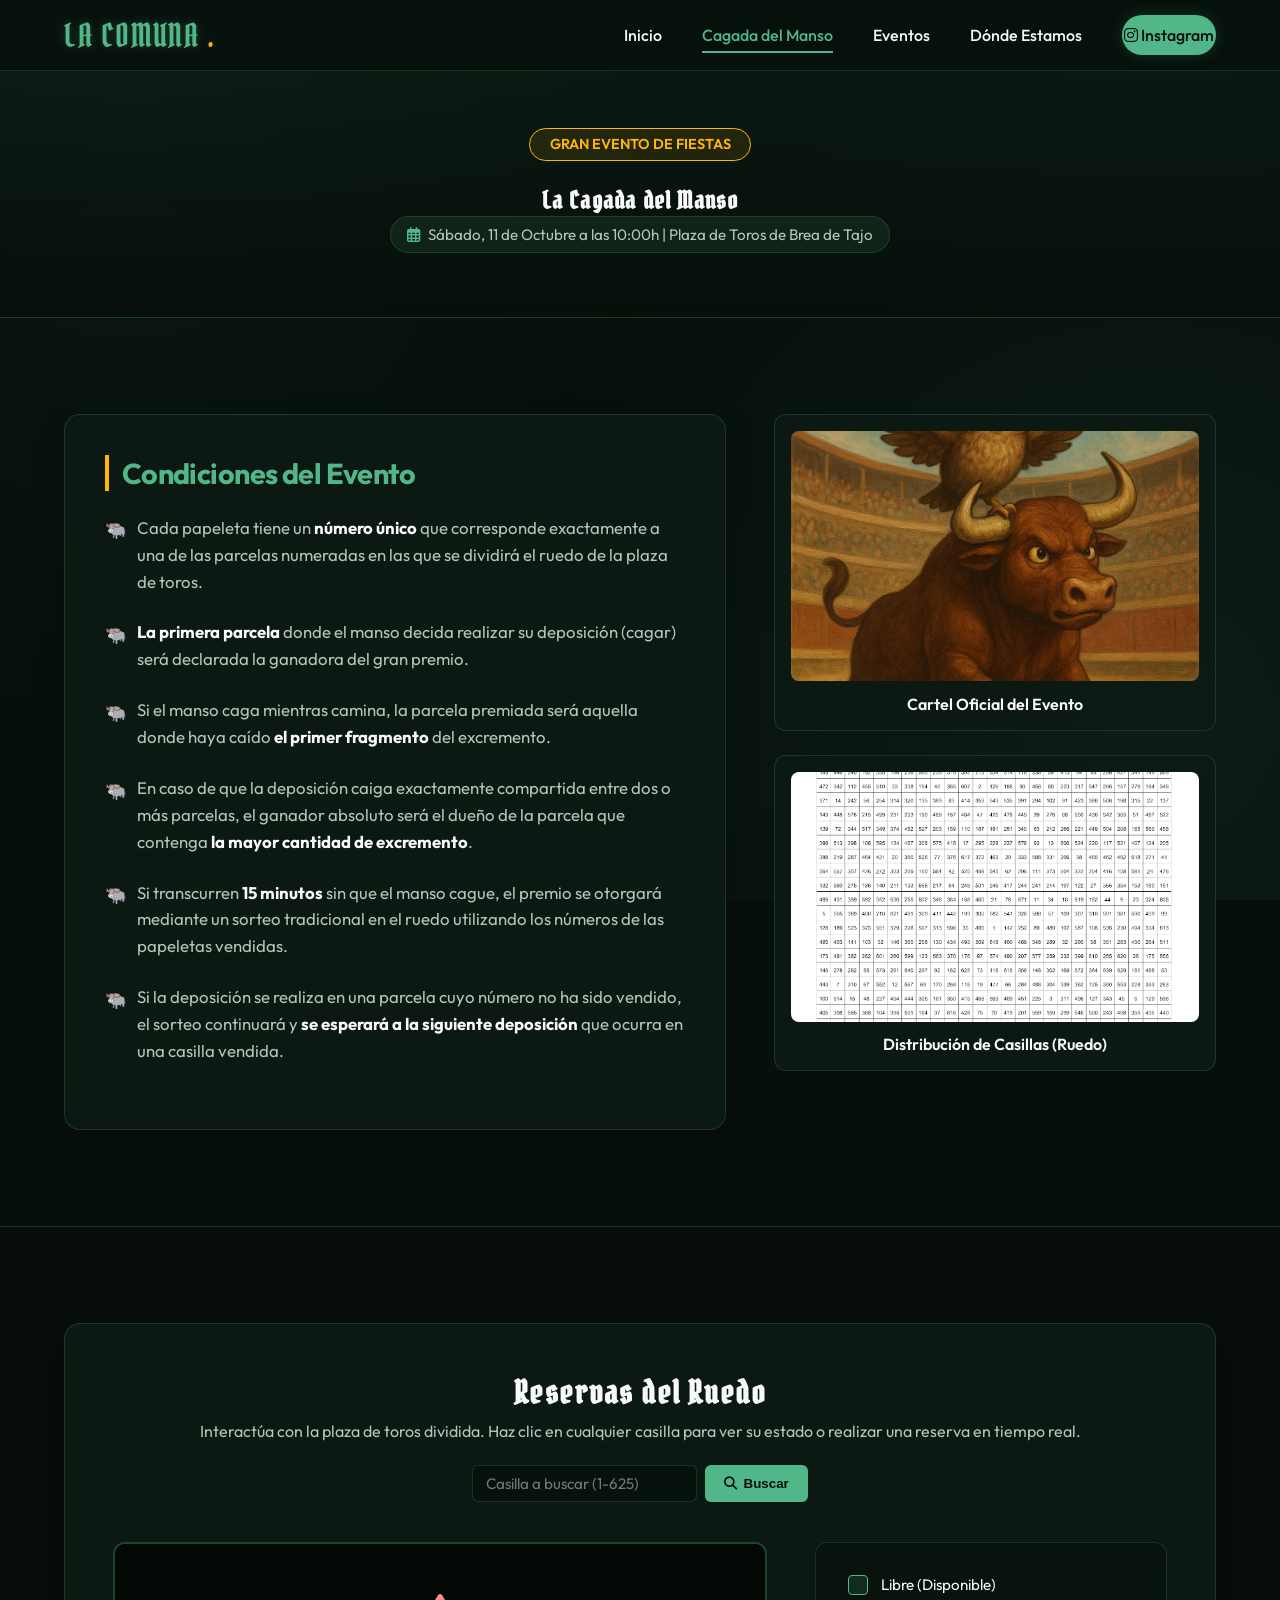
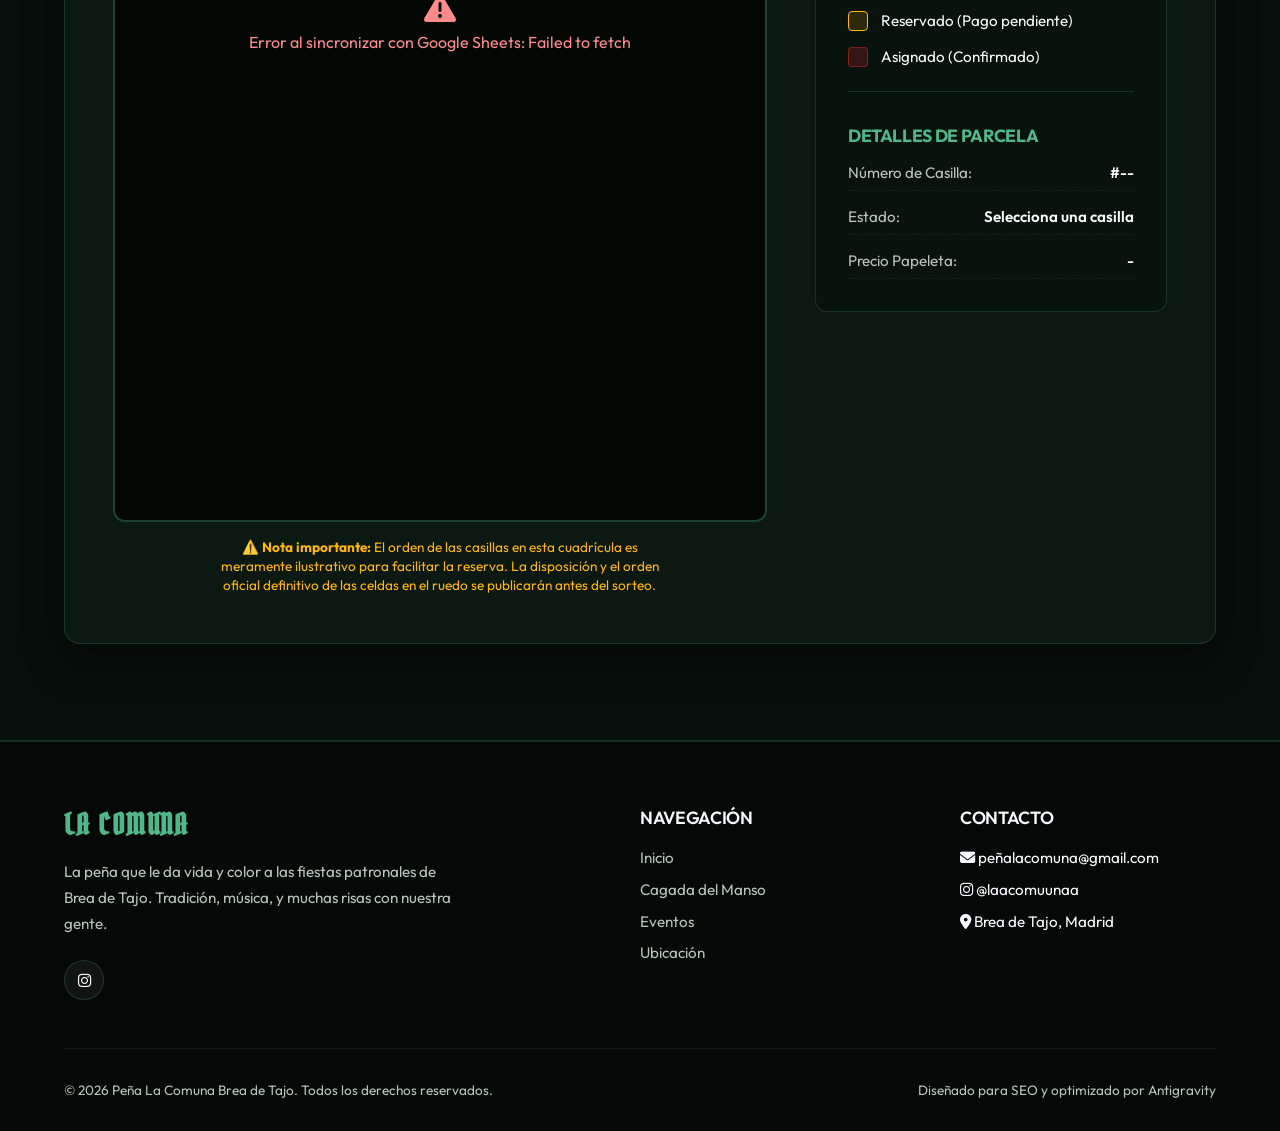
==== cagada-del-manso.html @ ec444bf6 "Version 1 web page" ====
<!DOCTYPE html>
<html lang="es">
<head>
    <meta charset="UTF-8">
    <meta name="viewport" content="width=device-width, initial-scale=1.0">
    
    <!-- Primary SEO Meta Tags -->
    <title>La Cagada del Manso - Peña La Comuna</title>
    <meta name="description" content="Toda la información sobre la Cagada del Manso de Brea de Tajo. Consulta las bases del sorteo de 500€, visualiza el plano de la plaza y prueba nuestro simulador interactivo.">
    <meta name="keywords" content="la cagada del manso, bases del sorteo, plano de la plaza, Brea de Tajo, 500 euros, peña la comuna, plaza de toros">
    
    <!-- Open Graph / Facebook / Instagram -->
    <meta property="og:type" content="website">
    <meta property="og:url" content="https://sites.google.com/view/laacomuunaa/cagada-del-manso">
    <meta property="og:title" content="La Cagada del Manso - Bases y Simulador | La Comuna">
    <meta property="og:description" content="Descubre las bases del sorteo, ve los carteles oficiales y prueba el simulador interactivo de parcelas de la plaza de toros. ¡Premio de 500€!">
    <meta property="og:image" content="assets/images/cartel_manso.jpg">
    <!-- Favicon -->
    <link rel="icon" href="data:image/svg+xml,<svg xmlns=%22http://www.w3.org/2000/svg%22 viewBox=%220 0 100 100%22><text y=%22.9em%22 font-size=%2290%22>🐂</text></svg>">

    <!-- CSS Links -->
    <link rel="stylesheet" href="https://cdnjs.cloudflare.com/ajax/libs/font-awesome/6.4.0/css/all.min.css">
    <link rel="stylesheet" href="css/styles.css">
</head>
<body>

    <!-- Header Navigation -->
    <header>
        <div class="container nav-container">
            <a href="index.html" class="logo font-pirata">
                LA COMUNA<span>.</span>
            </a>
            
            <nav>
                <ul class="nav-links">
                    <li><a href="index.html">Inicio</a></li>
                    <li><a href="cagada-del-manso.html" class="active">Cagada del Manso</a></li>
                    <li><a href="index.html#eventos">Eventos</a></li>
                    <li><a href="index.html#donde-estamos">Dónde Estamos</a></li>
                    <li><a href="https://www.instagram.com/laacomuunaa/" target="_blank" class="btn-cta"><i class="fab fa-instagram"></i> Instagram</a></li>
                </ul>
            </nav>
            
            <button class="menu-toggle" aria-label="Abrir menú">
                <i class="fas fa-bars"></i>
            </button>
        </div>
    </header>

    <main>
        <!-- Event Hero -->
        <section class="event-hero">
            <div class="container">
                <span class="event-title-badge">Gran Evento de Fiestas</span>
                <h1 class="font-pirata">La Cagada del Manso</h1>
                <div class="location-badge" style="animation: none; margin-bottom: 0;">
                    <i class="far fa-calendar-alt"></i> Sábado, 11 de Octubre a las 10:00h | Plaza de Toros de Brea de Tajo
                </div>
            </div>
        </section>

        <!-- Conditions and Posters -->
        <section class="section-padding">
            <div class="container conditions-grid">
                <!-- Bases of the Event -->
                <div class="conditions-card">
                    <h3>Condiciones del Evento</h3>
                    <ul class="conditions-list">
                        <li>
                            Cada papeleta tiene un <strong>número único</strong> que corresponde exactamente a una de las parcelas numeradas en las que se dividirá el ruedo de la plaza de toros.
                        </li>
                        <li>
                            <strong>La primera parcela</strong> donde el manso decida realizar su deposición (cagar) será declarada la ganadora del gran premio.
                        </li>
                        <li>
                            Si el manso caga mientras camina, la parcela premiada será aquella donde haya caído <strong>el primer fragmento</strong> del excremento.
                        </li>
                        <li>
                            En caso de que la deposición caiga exactamente compartida entre dos o más parcelas, el ganador absoluto será el dueño de la parcela que contenga <strong>la mayor cantidad de excremento</strong>.
                        </li>
                        <li>
                            Si transcurren <strong>15 minutos</strong> sin que el manso cague, el premio se otorgará mediante un sorteo tradicional en el ruedo utilizando los números de las papeletas vendidas.
                        </li>
                        <li>
                            Si la deposición se realiza en una parcela cuyo número no ha sido vendido, el sorteo continuará y <strong>se esperará a la siguiente deposición</strong> que ocurra en una casilla vendida.
                        </li>
                    </ul>
                </div>

                <!-- Gallery Cards -->
                <div class="media-gallery">
                    <div class="gallery-card">
                        <div class="gallery-img-wrapper">
                            <img src="assets/images/cartel_manso.jpg" alt="Cartel Oficial de la Cagada del Manso">
                            <div class="gallery-overlay">
                                <i class="fas fa-search-plus"></i>
                            </div>
                        </div>
                        <div class="gallery-caption">Cartel Oficial del Evento</div>
                    </div>

                    <div class="gallery-card">
                        <div class="gallery-img-wrapper">
                            <img src="assets/images/plantilla_plaza.jpg" alt="Distribución de cuadrículas en la Plaza de Toros">
                            <div class="gallery-overlay">
                                <i class="fas fa-search-plus"></i>
                            </div>
                        </div>
                        <div class="gallery-caption">Distribución de Casillas (Ruedo)</div>
                    </div>
                </div>
            </div>
        </section>

        <!-- Interactive Plaza Simulator -->
        <section class="section-padding interactive-section">
            <div class="container">
                <div class="simulator-container">
                    <div class="simulator-header">
                        <h3 class="font-pirata">Reservas del Ruedo</h3>
                        <p>Interactúa con la plaza de toros dividida. Haz clic en cualquier casilla para ver su estado o realizar una reserva en tiempo real.</p>
                        
                        <!-- Buscador de celdas -->
                        <div class="search-box">
                            <input type="number" id="cellSearchInput" min="1" max="625" placeholder="Casilla a buscar (1-625)">
                            <button id="btnSearchCell" class="btn-search"><i class="fas fa-search"></i> Buscar</button>
                            <button id="btnResetZoom" class="btn-reset" style="display: none;"><i class="fas fa-compress-arrows-alt"></i> Ver plaza completa</button>
                        </div>
                    </div>
                    
                    <div class="simulator-layout">
                        <!-- Left: Plaza Grid -->
                        <div class="plaza-container">
                            <div class="grid-wrapper">
                                <div id="plazaGrid" class="plaza-grid"></div>
                            </div>
                            <p style="font-size: 0.85rem; color: var(--accent); margin-top: 1rem; text-align: center; line-height: 1.4; max-width: 450px; margin-left: auto; margin-right: auto;">
                                ⚠️ <strong>Nota importante:</strong> El orden de las casillas en esta cuadrícula es meramente ilustrativo para facilitar la reserva. La disposición y el orden oficial definitivo de las celdas en el ruedo se publicarán antes del sorteo.
                            </p>
                        </div>
                        
                        <!-- Right: Details panel -->
                        <div class="simulator-info">
                            <ul class="legend-list">
                                <li class="legend-item">
                                    <div class="legend-color color-free"></div>
                                    <span>Libre (Disponible)</span>
                                </li>
                                <li class="legend-item">
                                    <div class="legend-color color-sold"></div>
                                    <span>Reservado (Pago pendiente)</span>
                                </li>
                                <li class="legend-item">
                                    <div class="legend-color color-winner"></div>
                                    <span>Asignado (Confirmado)</span>
                                </li>
                            </ul>
                            
                            <div class="cell-details-panel">
                                <h4>Detalles de Parcela</h4>
                                <div class="detail-row">
                                    <span class="detail-label">Número de Casilla:</span>
                                    <span class="detail-value" id="detailCellNum">#--</span>
                                </div>
                                <div class="detail-row">
                                    <span class="detail-label">Estado:</span>
                                    <span class="detail-value" id="detailCellStatus">Selecciona una casilla</span>
                                </div>
                                <div class="detail-row" id="rowOwner" style="display: none;">
                                    <span class="detail-label">Propietario / Dueño:</span>
                                    <span class="detail-value" id="detailCellOwner">-</span>
                                </div>
                                <div class="detail-row">
                                    <span class="detail-label">Precio Papeleta:</span>
                                    <span class="detail-value" id="detailCellPrice">-</span>
                                </div>
                                
                                <!-- Formulario de Reserva -->
                                <form id="reserveForm" class="reserve-form" style="display: none;">
                                    <div class="form-group">
                                        <label for="reserveNombre">Nombre *</label>
                                        <input type="text" id="reserveNombre" required placeholder="Tu Nombre">
                                    </div>
                                    <div class="form-group">
                                        <label for="reserveApellido">Apellido *</label>
                                        <input type="text" id="reserveApellido" required placeholder="Tu Apellido">
                                    </div>
                                    <div class="form-group">
                                        <label for="reserveTelefono">Teléfono (Opcional, interno)</label>
                                        <input type="tel" id="reserveTelefono" placeholder="Ej: 600123456">
                                    </div>
                                    <button type="submit" id="btnSubmitReservation" class="btn-simulator-action">
                                        Confirmar Reserva (2,50 €)
                                    </button>
                                </form>

                                <!-- Mensaje de Estado -->
                                <div id="statusMsg" class="status-msg"></div>
                            </div>
                        </div>
                    </div>
                </div>
            </div>
        </section>
    </main>

    <!-- Lightbox Modal -->
    <div id="lightbox" class="lightbox">
        <button class="lightbox-close" aria-label="Cerrar modal">&times;</button>
        <div class="lightbox-content">
            <img src="" alt="Imagen ampliada">
            <div class="lightbox-caption"></div>
        </div>
    </div>

    <!-- Footer -->
    <footer>
        <div class="container">
            <div class="footer-grid">
                <div class="footer-info">
                    <h3 class="font-pirata">LA COMUNA</h3>
                    <p>La peña que le da vida y color a las fiestas patronales de Brea de Tajo. Tradición, música, y muchas risas con nuestra gente.</p>
                    <div class="social-links">
                        <a href="https://www.instagram.com/laacomuunaa/" target="_blank" class="social-btn" aria-label="Instagram"><i class="fab fa-instagram"></i></a>
                    </div>
                </div>
                <div class="footer-links">
                    <h4>Navegación</h4>
                    <ul>
                        <li><a href="index.html">Inicio</a></li>
                        <li><a href="cagada-del-manso.html">Cagada del Manso</a></li>
                        <li><a href="index.html#eventos">Eventos</a></li>
                        <li><a href="index.html#donde-estamos">Ubicación</a></li>
                    </ul>
                </div>
                <div class="footer-links">
                    <h4>Contacto</h4>
                    <ul>
                        <li><span class="text-muted"><i class="fas fa-envelope"></i> peñalacomuna@gmail.com</span></li>
                        <li><span class="text-muted"><i class="fab fa-instagram"></i> @laacomuunaa</span></li>
                        <li><span class="text-muted"><i class="fas fa-map-marker-alt"></i> Brea de Tajo, Madrid</span></li>
                    </ul>
                </div>
            </div>
            
            <div class="footer-bottom">
                <p>&copy; 2026 Peña La Comuna Brea de Tajo. Todos los derechos reservados.</p>
                <p>Diseñado para SEO y optimizado por Antigravity</p>
            </div>
        </div>
    </footer>

    <!-- Back to Top Button -->
    <button class="back-to-top" aria-label="Volver arriba">
        <i class="fas fa-arrow-up"></i>
    </button>

    <!-- JS Scripts -->
    <script src="js/main.js"></script>
</body>
</html>
---- css/styles.css ----
@import url('https://fonts.googleapis.com/css2?family=Outfit:wght@300;400;500;600;700;800&family=Pirata+One&display=swap');

:root {
    --bg-dark: #070f0b;
    --bg-card: rgba(13, 27, 20, 0.85);
    --bg-card-hover: rgba(22, 48, 35, 0.9);
    --border-color: rgba(82, 183, 136, 0.2);
    --border-color-hover: rgba(82, 183, 136, 0.5);
    
    --primary: #52b788;
    --primary-hover: #74c69d;
    --secondary: #1b4332;
    --accent: #ffb703;
    --accent-hover: #ffc300;
    
    --text-main: #f8f9fa;
    --text-muted: #b7c4bb;
    
    --font-display: 'Pirata One', cursive;
    --font-sans: 'Outfit', sans-serif;
    
    --shadow-glow: 0 0 15px rgba(82, 183, 136, 0.2);
    --shadow-glow-hover: 0 0 25px rgba(82, 183, 136, 0.5);
    
    --transition: all 0.3s cubic-bezier(0.4, 0, 0.2, 1);
}

/* Base Styles */
* {
    margin: 0;
    padding: 0;
    box-sizing: border-box;
}

html {
    scroll-behavior: smooth;
    font-family: var(--font-sans);
    background-color: var(--bg-dark);
    color: var(--text-main);
    overflow-x: hidden;
}

body {
    min-height: 100vh;
    display: flex;
    flex-direction: column;
    background-image: 
        radial-gradient(circle at 10% 20%, rgba(27, 67, 50, 0.15) 0%, transparent 40%),
        radial-gradient(circle at 90% 80%, rgba(82, 183, 136, 0.08) 0%, transparent 50%);
    background-attachment: fixed;
}

/* Custom Scrollbar */
::-webkit-scrollbar {
    width: 8px;
}
::-webkit-scrollbar-track {
    background: var(--bg-dark);
}
::-webkit-scrollbar-thumb {
    background: var(--secondary);
    border-radius: 4px;
}
::-webkit-scrollbar-thumb:hover {
    background: var(--primary);
}

/* Typography */
h1, h2, h3, h4 {
    font-weight: 700;
    letter-spacing: -0.02em;
}

.font-pirata {
    font-family: var(--font-display);
    letter-spacing: 0.05em;
}

a {
    color: inherit;
    text-decoration: none;
    transition: var(--transition);
}

/* Layout Utilities */
.container {
    width: 100%;
    max-width: 1200px;
    margin: 0 auto;
    padding: 0 1.5rem;
}

.section-padding {
    padding: 6rem 0;
}

@media (max-width: 768px) {
    .section-padding {
        padding: 4rem 0;
    }
}

/* Header & Navbar */
header {
    position: fixed;
    top: 0;
    left: 0;
    width: 100%;
    z-index: 1000;
    backdrop-filter: blur(12px);
    -webkit-backdrop-filter: blur(12px);
    background-color: rgba(7, 15, 11, 0.75);
    border-bottom: 1px solid var(--border-color);
    transition: var(--transition);
}

header.scrolled {
    background-color: rgba(7, 15, 11, 0.95);
    padding: 0.5rem 0;
    box-shadow: 0 4px 30px rgba(0, 0, 0, 0.3);
}

.nav-container {
    display: flex;
    justify-content: space-between;
    align-items: center;
    height: 70px;
}

.logo {
    display: flex;
    align-items: center;
    gap: 0.5rem;
    font-size: 2rem;
    color: var(--primary);
    text-shadow: 0 0 10px rgba(82, 183, 136, 0.3);
}

.logo span {
    color: var(--accent);
}

.nav-links {
    display: flex;
    list-style: none;
    gap: 2.5rem;
    align-items: center;
}

.nav-links a {
    font-size: 1rem;
    font-weight: 500;
    position: relative;
    padding: 0.5rem 0;
}

.nav-links a::after {
    content: '';
    position: absolute;
    bottom: 0;
    left: 0;
    width: 0;
    height: 2px;
    background-color: var(--primary);
    transition: var(--transition);
}

.nav-links a:hover {
    color: var(--primary);
}

.nav-links a:hover::after,
.nav-links a.active::after {
    width: 100%;
}

.nav-links a.active {
    color: var(--primary);
}

.btn-cta {
    background-color: var(--primary);
    color: #070f0b;
    padding: 0.6rem 1.3rem;
    border-radius: 30px;
    font-weight: 600;
    border: 2px solid transparent;
    box-shadow: var(--shadow-glow);
}

.btn-cta:hover {
    background-color: transparent;
    border-color: var(--primary);
    color: var(--primary);
    box-shadow: var(--shadow-glow-hover);
}

.menu-toggle {
    display: none;
    background: none;
    border: none;
    color: var(--text-main);
    font-size: 1.8rem;
    cursor: pointer;
}

/* Mobile Nav */
@media (max-width: 768px) {
    .menu-toggle {
        display: block;
    }
    
    .nav-links {
        position: fixed;
        top: 70px;
        right: -100%;
        width: 80%;
        max-width: 300px;
        height: calc(100vh - 70px);
        background-color: rgba(7, 15, 11, 0.98);
        border-left: 1px solid var(--border-color);
        flex-direction: column;
        padding: 3rem 2rem;
        gap: 2rem;
        align-items: flex-start;
        transition: var(--transition);
        backdrop-filter: blur(12px);
    }
    
    .nav-links.active {
        right: 0;
    }
}

/* Hero Section */
.hero {
    position: relative;
    padding: 10rem 0 7rem 0;
    display: flex;
    align-items: center;
    justify-content: center;
    text-align: center;
    background: linear-gradient(180deg, rgba(7, 15, 11, 0.2) 0%, var(--bg-dark) 100%);
    overflow: hidden;
}

.hero-bg {
    position: absolute;
    top: 0;
    left: 0;
    width: 100%;
    height: 100%;
    background: 
        linear-gradient(rgba(7, 15, 11, 0.8), rgba(7, 15, 11, 0.95)),
        url('../assets/images/header_bg.jpg') center/cover no-repeat;
    z-index: -1;
    transform: scale(1.05);
    filter: blur(3px);
}

/* If header image fails, this gradient creates a beautiful fallback */
.hero-bg-fallback {
    position: absolute;
    top: 0;
    left: 0;
    width: 100%;
    height: 100%;
    background: 
        radial-gradient(circle at center, rgba(82, 183, 136, 0.15) 0%, transparent 70%),
        linear-gradient(180deg, rgba(13, 27, 20, 0.9) 0%, var(--bg-dark) 100%);
    z-index: -2;
}

.hero-content h1 {
    font-size: 5rem;
    line-height: 1;
    margin-bottom: 1rem;
    color: var(--text-main);
    text-shadow: 0 0 20px rgba(82, 183, 136, 0.4);
    animation: fadeInUp 0.8s ease-out;
}

.hero-content p {
    font-size: 1.5rem;
    color: var(--accent);
    margin-bottom: 2rem;
    font-weight: 500;
    text-transform: uppercase;
    letter-spacing: 0.1em;
    animation: fadeInUp 1s ease-out;
}

.location-badge {
    display: inline-flex;
    align-items: center;
    gap: 0.5rem;
    background-color: rgba(82, 183, 136, 0.1);
    border: 1px solid var(--border-color);
    padding: 0.5rem 1rem;
    border-radius: 20px;
    font-size: 0.95rem;
    color: var(--text-muted);
    margin-bottom: 2rem;
    animation: fadeInUp 1.2s ease-out;
}

.location-badge i {
    color: var(--primary);
}

.hero-cta-group {
    display: flex;
    justify-content: center;
    gap: 1rem;
    animation: fadeInUp 1.4s ease-out;
}

.btn-secondary {
    background-color: rgba(255, 255, 255, 0.05);
    border: 1px solid var(--border-color);
    color: var(--text-main);
    padding: 0.6rem 1.3rem;
    border-radius: 30px;
    font-weight: 600;
}

.btn-secondary:hover {
    background-color: rgba(255, 255, 255, 0.1);
    border-color: var(--text-main);
}

/* Section Title */
.section-title {
    text-align: center;
    margin-bottom: 4rem;
}

.section-title h2 {
    font-size: 2.8rem;
    margin-bottom: 0.5rem;
    position: relative;
    display: inline-block;
}

.section-title h2::after {
    content: '';
    display: block;
    width: 60px;
    height: 3px;
    background-color: var(--primary);
    margin: 0.5rem auto 0 auto;
    border-radius: 2px;
}

.section-title p {
    color: var(--text-muted);
    font-size: 1.1rem;
}

/* Event Cards Grid */
.events-grid {
    display: grid;
    grid-template-columns: repeat(auto-fit, minmax(320px, 1fr));
    gap: 2rem;
}

.event-card {
    background-color: var(--bg-card);
    border: 1px solid var(--border-color);
    border-radius: 16px;
    overflow: hidden;
    transition: var(--transition);
    display: flex;
    flex-direction: column;
    position: relative;
    box-shadow: 0 10px 30px rgba(0, 0, 0, 0.2);
}

.event-card:hover {
    transform: translateY(-8px);
    border-color: var(--border-color-hover);
    box-shadow: var(--shadow-glow-hover);
}

.event-img {
    width: 100%;
    height: 220px;
    position: relative;
    overflow: hidden;
    background-color: rgba(0, 0, 0, 0.3);
}

.event-img img {
    width: 100%;
    height: 100%;
    object-fit: cover;
    transition: var(--transition);
}

.event-card:hover .event-img img {
    transform: scale(1.08);
}

.event-badge {
    position: absolute;
    top: 1rem;
    right: 1rem;
    background-color: rgba(7, 15, 11, 0.85);
    border: 1px solid var(--primary);
    color: var(--primary);
    padding: 0.3rem 0.8rem;
    border-radius: 20px;
    font-size: 0.8rem;
    font-weight: 600;
    backdrop-filter: blur(4px);
}

.event-badge.featured {
    border-color: var(--accent);
    color: var(--accent);
    box-shadow: 0 0 10px rgba(255, 183, 3, 0.3);
}

.event-info {
    padding: 1.8rem;
    display: flex;
    flex-direction: column;
    flex-grow: 1;
}

.event-time {
    display: flex;
    align-items: center;
    gap: 0.5rem;
    font-size: 0.85rem;
    color: var(--accent);
    font-weight: 600;
    margin-bottom: 0.8rem;
    text-transform: uppercase;
}

.event-info h3 {
    font-size: 1.5rem;
    margin-bottom: 0.8rem;
    line-height: 1.2;
}

.event-info p {
    color: var(--text-muted);
    font-size: 0.95rem;
    line-height: 1.6;
    margin-bottom: 1.5rem;
    flex-grow: 1;
}

.event-footer {
    display: flex;
    justify-content: space-between;
    align-items: center;
    border-top: 1px solid var(--border-color);
    padding-top: 1.2rem;
    margin-top: auto;
}

.event-price {
    font-size: 1.1rem;
    font-weight: 700;
    color: var(--primary);
}

.event-price span {
    font-size: 0.8rem;
    color: var(--text-muted);
    font-weight: 400;
}

.btn-card {
    background-color: transparent;
    border: 1px solid var(--primary);
    color: var(--primary);
    padding: 0.4rem 1rem;
    border-radius: 20px;
    font-size: 0.85rem;
    font-weight: 600;
}

.btn-card:hover {
    background-color: var(--primary);
    color: #070f0b;
}

/* Info Banner Section */
.info-banner {
    background: linear-gradient(135deg, var(--secondary) 0%, #0d1b14 100%);
    border-top: 1px solid var(--border-color);
    border-bottom: 1px solid var(--border-color);
    padding: 5rem 0;
    position: relative;
    overflow: hidden;
}

.info-banner::before {
    content: '';
    position: absolute;
    top: 0;
    left: 0;
    width: 100%;
    height: 100%;
    background: radial-gradient(circle at 80% 50%, rgba(82, 183, 136, 0.15) 0%, transparent 60%);
    pointer-events: none;
}

.banner-grid {
    display: grid;
    grid-template-columns: 1fr 1fr;
    gap: 4rem;
    align-items: center;
}

@media (max-width: 768px) {
    .banner-grid {
        grid-template-columns: 1fr;
        gap: 2rem;
    }
}

.banner-text h2 {
    font-size: 2.5rem;
    margin-bottom: 1.5rem;
}

.banner-text p {
    color: var(--text-muted);
    font-size: 1.1rem;
    line-height: 1.8;
    margin-bottom: 2rem;
}

.stats-container {
    display: grid;
    grid-template-columns: 1fr 1fr;
    gap: 2rem;
}

.stat-item {
    background-color: rgba(7, 15, 11, 0.5);
    border: 1px solid var(--border-color);
    padding: 1.5rem;
    border-radius: 12px;
    text-align: center;
}

.stat-number {
    font-size: 2.5rem;
    font-weight: 800;
    color: var(--accent);
    margin-bottom: 0.2rem;
}

.stat-label {
    color: var(--text-muted);
    font-size: 0.9rem;
    text-transform: uppercase;
    letter-spacing: 0.05em;
}

/* Location Map Section */
.location-section {
    background-color: rgba(7, 15, 11, 0.4);
}

.map-card {
    background-color: var(--bg-card);
    border: 1px solid var(--border-color);
    border-radius: 16px;
    overflow: hidden;
    box-shadow: 0 15px 40px rgba(0, 0, 0, 0.4);
}

.map-header {
    padding: 1.5rem 2rem;
    border-bottom: 1px solid var(--border-color);
    display: flex;
    justify-content: space-between;
    align-items: center;
}

.map-header h3 {
    font-size: 1.3rem;
    display: flex;
    align-items: center;
    gap: 0.5rem;
}

.map-header h3 i {
    color: var(--primary);
}

.map-container {
    height: 450px;
    width: 100%;
}

.map-container iframe {
    width: 100%;
    height: 100%;
    border: 0;
    filter: invert(90%) hue-rotate(120deg) brightness(95%) contrast(90%);
}

/* Footer */
footer {
    background-color: #040907;
    border-top: 1px solid var(--border-color);
    padding: 4rem 0 2rem 0;
    margin-top: auto;
    font-size: 0.95rem;
}

.footer-grid {
    display: grid;
    grid-template-columns: 2fr 1fr 1fr;
    gap: 4rem;
    margin-bottom: 3rem;
}

@media (max-width: 768px) {
    .footer-grid {
        grid-template-columns: 1fr;
        gap: 2.5rem;
    }
}

.footer-info h3 {
    font-size: 1.8rem;
    margin-bottom: 1rem;
    color: var(--primary);
}

.footer-info p {
    color: var(--text-muted);
    line-height: 1.7;
    margin-bottom: 1.5rem;
    max-width: 400px;
}

.social-links {
    display: flex;
    gap: 1rem;
}

.social-btn {
    display: flex;
    align-items: center;
    justify-content: center;
    width: 40px;
    height: 40px;
    border-radius: 50%;
    background-color: rgba(255, 255, 255, 0.05);
    border: 1px solid var(--border-color);
    transition: var(--transition);
}

.social-btn:hover {
    background-color: var(--primary);
    color: #070f0b;
    transform: translateY(-3px);
    box-shadow: var(--shadow-glow);
}

.footer-links h4 {
    font-size: 1.1rem;
    margin-bottom: 1.2rem;
    color: var(--text-main);
    text-transform: uppercase;
    font-weight: 600;
}

.footer-links ul {
    list-style: none;
    display: flex;
    flex-direction: column;
    gap: 0.8rem;
}

.footer-links ul a {
    color: var(--text-muted);
}

.footer-links ul a:hover {
    color: var(--primary);
    padding-left: 5px;
}

.footer-bottom {
    border-top: 1px solid rgba(82, 183, 136, 0.1);
    padding-top: 2rem;
    display: flex;
    justify-content: space-between;
    align-items: center;
    color: var(--text-muted);
    font-size: 0.85rem;
}

@media (max-width: 768px) {
    .footer-bottom {
        flex-direction: column;
        gap: 1rem;
        text-align: center;
    }
}

/* Event Specific Styling (Cagada del Manso) */
.event-hero {
    position: relative;
    padding: 8rem 0 4rem 0;
    text-align: center;
    background: linear-gradient(180deg, rgba(27, 67, 50, 0.2) 0%, var(--bg-dark) 100%);
    border-bottom: 1px solid var(--border-color);
}

.event-title-badge {
    display: inline-block;
    background-color: rgba(255, 183, 3, 0.1);
    border: 1px solid var(--accent);
    color: var(--accent);
    padding: 0.4rem 1.2rem;
    border-radius: 30px;
    font-size: 0.9rem;
    font-weight: 600;
    margin-bottom: 1.5rem;
    text-transform: uppercase;
}

.conditions-grid {
    display: grid;
    grid-template-columns: 1.2fr 0.8fr;
    gap: 3rem;
}

@media (max-width: 992px) {
    .conditions-grid {
        grid-template-columns: 1fr;
        gap: 2.5rem;
    }
}

.conditions-card {
    background-color: var(--bg-card);
    border: 1px solid var(--border-color);
    padding: 2.5rem;
    border-radius: 16px;
    box-shadow: 0 10px 30px rgba(0, 0, 0, 0.2);
}

.conditions-card h3 {
    font-size: 1.8rem;
    margin-bottom: 1.5rem;
    color: var(--primary);
    border-left: 4px solid var(--accent);
    padding-left: 0.8rem;
}

.conditions-list {
    list-style: none;
}

.conditions-list li {
    position: relative;
    padding-left: 2rem;
    margin-bottom: 1.5rem;
    font-size: 1.05rem;
    line-height: 1.6;
    color: var(--text-muted);
}

.conditions-list li strong {
    color: var(--text-main);
}

.conditions-list li::before {
    content: '🐃';
    position: absolute;
    left: 0;
    top: 0.1rem;
    font-size: 1.1rem;
}

.media-gallery {
    display: flex;
    flex-direction: column;
    gap: 1.5rem;
}

.gallery-card {
    background-color: var(--bg-card);
    border: 1px solid var(--border-color);
    padding: 1rem;
    border-radius: 12px;
    cursor: pointer;
    overflow: hidden;
    transition: var(--transition);
}

.gallery-card:hover {
    border-color: var(--primary);
    box-shadow: var(--shadow-glow);
    transform: translateY(-3px);
}

.gallery-img-wrapper {
    height: 250px;
    overflow: hidden;
    border-radius: 8px;
    position: relative;
}

.gallery-img-wrapper img {
    width: 100%;
    height: 100%;
    object-fit: cover;
    transition: var(--transition);
}

.gallery-card:hover .gallery-img-wrapper img {
    transform: scale(1.04);
}

.gallery-overlay {
    position: absolute;
    top: 0;
    left: 0;
    width: 100%;
    height: 100%;
    background-color: rgba(7, 15, 11, 0.6);
    display: flex;
    align-items: center;
    justify-content: center;
    opacity: 0;
    transition: var(--transition);
}

.gallery-card:hover .gallery-overlay {
    opacity: 1;
}

.gallery-overlay i {
    font-size: 2rem;
    color: var(--primary);
}

.gallery-caption {
    margin-top: 0.8rem;
    font-weight: 600;
    font-size: 1rem;
    text-align: center;
}

/* Interactive Plaza Grid Simulator */
.interactive-section {
    background-color: rgba(7, 15, 11, 0.3);
    border-top: 1px solid var(--border-color);
    border-bottom: 1px solid var(--border-color);
}

.simulator-container {
    background-color: var(--bg-card);
    border: 1px solid var(--border-color);
    border-radius: 16px;
    padding: 3rem;
    box-shadow: 0 15px 40px rgba(0, 0, 0, 0.4);
}

@media (max-width: 768px) {
    .simulator-container {
        padding: 1.5rem;
    }
}

.simulator-header {
    text-align: center;
    margin-bottom: 2.5rem;
}

.simulator-header h3 {
    font-size: 2rem;
    margin-bottom: 0.5rem;
}

.simulator-header p {
    color: var(--text-muted);
}

.simulator-layout {
    display: grid;
    grid-template-columns: 1.3fr 0.7fr;
    gap: 3rem;
    align-items: start;
}

@media (max-width: 992px) {
    .simulator-layout {
        grid-template-columns: 1fr;
        gap: 2rem;
    }
}

.plaza-container {
    min-width: 0;
    width: 100%;
    max-width: 100%;
    overflow: hidden;
}

.grid-wrapper {
    background-color: #030805;
    border: 2px solid var(--secondary);
    padding: 1rem;
    border-radius: 12px;
    display: flex;
    overflow: auto;
    max-height: 580px;
    width: 100%;
    max-width: 100%;
}

/* Plaza Grid 25x25 */
.plaza-grid {
    display: grid;
    grid-template-columns: repeat(25, 1fr);
    grid-template-rows: repeat(25, 1fr);
    gap: 2px;
    width: 550px;
    height: 550px;
    margin: auto;
    user-select: none;
}

@media (max-width: 480px) {
    .plaza-grid {
        width: 480px;
        height: 480px;
        gap: 1px;
    }
}

.grid-cell {
    background-color: rgba(82, 183, 136, 0.1);
    border: 1px solid rgba(82, 183, 136, 0.3);
    border-radius: 2px;
    display: flex;
    align-items: center;
    justify-content: center;
    font-size: 0.52rem;
    font-weight: 600;
    cursor: pointer;
    transition: var(--transition);
    color: var(--text-muted);
    aspect-ratio: 1;
}

.grid-cell:hover {
    background-color: var(--primary);
    color: #070f0b;
    transform: scale(1.1);
    z-index: 10;
    box-shadow: 0 0 10px var(--primary);
}

.grid-cell.reserved {
    background-color: rgba(255, 183, 3, 0.15);
    border-color: rgba(255, 183, 3, 0.4);
    color: var(--accent);
}

.grid-cell.reserved:hover {
    background-color: var(--accent);
    color: #070f0b;
    box-shadow: 0 0 10px var(--accent);
}

.grid-cell.assigned {
    background-color: rgba(214, 40, 40, 0.2);
    border-color: rgba(214, 40, 40, 0.5);
    color: #ff8b8b;
}

.grid-cell.assigned:hover {
    background-color: #d62828;
    color: white;
    box-shadow: 0 0 10px #d62828;
}

.grid-cell.winner {
    background-color: #d62828 !important;
    border-color: #f77f00 !important;
    color: white !important;
    animation: pulse 1.5s infinite;
}

.simulator-info {
    background-color: rgba(7, 15, 11, 0.5);
    border: 1px solid var(--border-color);
    border-radius: 12px;
    padding: 2rem;
}

.legend-list {
    list-style: none;
    display: flex;
    flex-direction: column;
    gap: 1rem;
    margin-bottom: 2rem;
    border-bottom: 1px solid var(--border-color);
    padding-bottom: 1.5rem;
}

.legend-item {
    display: flex;
    align-items: center;
    gap: 0.8rem;
    font-size: 0.95rem;
}

.legend-color {
    width: 20px;
    height: 20px;
    border-radius: 4px;
}

.color-free {
    background-color: rgba(82, 183, 136, 0.15);
    border: 1px solid var(--primary);
}

.color-sold {
    background-color: rgba(255, 183, 3, 0.15);
    border: 1px solid var(--accent);
}

.color-winner {
    background-color: rgba(214, 40, 40, 0.2);
    border: 1px solid rgba(214, 40, 40, 0.5);
}

.cell-details-panel {
    display: flex;
    flex-direction: column;
    gap: 1rem;
}

.cell-details-panel h4 {
    font-size: 1.1rem;
    color: var(--primary);
    text-transform: uppercase;
}

.detail-row {
    display: flex;
    justify-content: space-between;
    font-size: 0.95rem;
    border-bottom: 1px dashed rgba(82, 183, 136, 0.1);
    padding-bottom: 0.5rem;
}

.detail-label {
    color: var(--text-muted);
}

.detail-value {
    font-weight: 600;
}

.btn-simulator-action {
    display: block;
    width: 100%;
    text-align: center;
    background-color: var(--primary);
    color: #070f0b;
    padding: 0.8rem 1.5rem;
    border-radius: 8px;
    font-weight: 700;
    margin-top: 1rem;
    border: none;
    cursor: pointer;
    box-shadow: var(--shadow-glow);
    transition: var(--transition);
}

.btn-simulator-action:hover:not(:disabled) {
    background-color: var(--primary-hover);
    box-shadow: var(--shadow-glow-hover);
}

.btn-simulator-action:disabled {
    opacity: 0.5;
    cursor: not-allowed;
}

/* Reservation Form Styles */
.reserve-form {
    display: flex;
    flex-direction: column;
    gap: 1rem;
    margin-top: 1rem;
}

.form-group {
    display: flex;
    flex-direction: column;
    gap: 0.4rem;
}

.form-group label {
    font-size: 0.85rem;
    color: var(--text-muted);
    font-weight: 500;
}

.form-group input {
    background-color: rgba(7, 15, 11, 0.6);
    border: 1px solid var(--border-color);
    padding: 0.6rem 0.8rem;
    border-radius: 6px;
    color: var(--text-main);
    font-family: var(--font-sans);
    font-size: 0.95rem;
    transition: var(--transition);
}

.form-group input:focus {
    outline: none;
    border-color: var(--primary);
    box-shadow: 0 0 8px rgba(82, 183, 136, 0.3);
}

/* Status Messages */
.status-msg {
    margin-top: 1rem;
    padding: 0.8rem 1rem;
    border-radius: 6px;
    font-size: 0.9rem;
    line-height: 1.4;
    display: none;
    align-items: center;
    gap: 0.5rem;
}

.status-msg.error {
    display: flex;
    background-color: rgba(214, 40, 40, 0.1);
    border: 1px solid rgba(214, 40, 40, 0.4);
    color: #ff8b8b;
}

.status-msg.success {
    display: flex;
    background-color: rgba(82, 183, 136, 0.1);
    border: 1px solid rgba(82, 183, 136, 0.4);
    color: var(--primary);
}

.status-msg.info {
    display: flex;
    background-color: rgba(255, 183, 3, 0.1);
    border: 1px solid rgba(255, 183, 3, 0.4);
    color: var(--accent);
}

/* Spin animation for loading state */
.spinner {
    animation: rotate 1s linear infinite;
    width: 16px;
    height: 16px;
}

@keyframes rotate {
    100% {
        transform: rotate(360deg);
    }
}

/* Lightbox Modal */
.lightbox {
    position: fixed;
    top: 0;
    left: 0;
    width: 100%;
    height: 100%;
    background-color: rgba(7, 15, 11, 0.95);
    z-index: 2000;
    display: flex;
    align-items: center;
    justify-content: center;
    opacity: 0;
    pointer-events: none;
    transition: var(--transition);
}

.lightbox.active {
    opacity: 1;
    pointer-events: auto;
}

.lightbox-content {
    max-width: 90%;
    max-height: 85%;
    position: relative;
}

.lightbox-content img {
    max-width: 100%;
    max-height: 80vh;
    border-radius: 8px;
    border: 2px solid var(--secondary);
    box-shadow: 0 10px 40px rgba(0, 0, 0, 0.5);
}

.lightbox-close {
    position: absolute;
    top: -40px;
    right: 0;
    color: white;
    font-size: 2rem;
    cursor: pointer;
    background: none;
    border: none;
}

.lightbox-caption {
    text-align: center;
    margin-top: 1rem;
    font-size: 1.1rem;
    color: var(--text-main);
    font-weight: 500;
}

/* Back to Top Button */
.back-to-top {
    position: fixed;
    bottom: 2rem;
    right: 2rem;
    background-color: var(--primary);
    color: #070f0b;
    width: 45px;
    height: 45px;
    border-radius: 50%;
    display: flex;
    align-items: center;
    justify-content: center;
    box-shadow: var(--shadow-glow);
    cursor: pointer;
    opacity: 0;
    visibility: hidden;
    z-index: 999;
    transition: var(--transition);
}

.back-to-top.visible {
    opacity: 1;
    visibility: visible;
}

.back-to-top:hover {
    transform: translateY(-3px);
    background-color: var(--accent);
    color: #070f0b;
    box-shadow: 0 0 15px rgba(255, 183, 3, 0.4);
}

/* Animations */
@keyframes fadeInUp {
    from {
        opacity: 0;
        transform: translateY(20px);
    }
    to {
        opacity: 1;
        transform: translateY(0);
    }
}

@keyframes pulse {
    0% {
        transform: scale(1);
        box-shadow: 0 0 0 0 rgba(214, 40, 40, 0.7);
    }
    70% {
        transform: scale(1.1);
        box-shadow: 0 0 0 10px rgba(214, 40, 40, 0);
    }
    100% {
        transform: scale(1);
        box-shadow: 0 0 0 0 rgba(214, 40, 40, 0);
    }
}

/* Search Box and Zoom Styles */
.search-box {
    display: flex;
    justify-content: center;
    gap: 0.5rem;
    margin-top: 1.5rem;
    max-width: 450px;
    margin-left: auto;
    margin-right: auto;
}

.search-box input {
    background-color: rgba(7, 15, 11, 0.6);
    border: 1px solid var(--border-color);
    padding: 0.5rem 0.8rem;
    border-radius: 6px;
    color: var(--text-main);
    font-family: var(--font-sans);
    font-size: 0.95rem;
    width: 50%;
    transition: var(--transition);
}

.search-box input:focus {
    outline: none;
    border-color: var(--primary);
    box-shadow: 0 0 8px rgba(82, 183, 136, 0.3);
}

.btn-search {
    background-color: var(--primary);
    color: #070f0b;
    border: none;
    padding: 0.5rem 1.2rem;
    border-radius: 6px;
    font-weight: 600;
    cursor: pointer;
    transition: var(--transition);
    display: flex;
    align-items: center;
    gap: 0.4rem;
}

.btn-search:hover {
    background-color: var(--primary-hover);
    box-shadow: var(--shadow-glow);
}

.btn-reset {
    background-color: rgba(255, 255, 255, 0.05);
    border: 1px solid var(--border-color);
    color: var(--text-main);
    padding: 0.5rem 1.2rem;
    border-radius: 6px;
    font-weight: 600;
    cursor: pointer;
    transition: var(--transition);
    display: flex;
    align-items: center;
    gap: 0.4rem;
}

.btn-reset:hover {
    background-color: rgba(255, 255, 255, 0.1);
    border-color: var(--text-main);
}

.grid-cell.highlighted-search {
    animation: searchFlash 2.5s infinite alternate;
    z-index: 15;
}

@keyframes searchFlash {
    0% {
        transform: scale(1);
        box-shadow: 0 0 0 0 rgba(255, 183, 3, 0.8);
        background-color: var(--accent);
        color: #070f0b;
    }
    50% {
        transform: scale(1.25);
        box-shadow: 0 0 20px 5px rgba(255, 183, 3, 0.9);
        background-color: var(--accent);
        color: #070f0b;
    }
    100% {
        transform: scale(1);
        box-shadow: 0 0 0 0 rgba(255, 183, 3, 0.8);
        background-color: var(--accent);
        color: #070f0b;
    }
}

.plaza-grid.zoomed-view .grid-cell {
    font-size: 1.1rem !important;
    border-radius: 6px;
}

/* Placeholder Card Styles */
.placeholder-card {
    border: 2px dashed rgba(82, 183, 136, 0.4) !important;
    background-color: rgba(82, 183, 136, 0.02) !important;
}

.placeholder-overlay {
    height: 100%;
    width: 100%;
    display: flex;
    justify-content: center;
    align-items: center;
    background: linear-gradient(135deg, #070f0b 0%, #030805 100%);
    position: relative;
    overflow: hidden;
}

.placeholder-overlay::before {
    content: '';
    position: absolute;
    width: 150%;
    height: 150%;
    background: radial-gradient(circle, rgba(82, 183, 136, 0.12) 0%, transparent 60%);
    animation: rotateBg 12s linear infinite;
}

@keyframes rotateBg {
    0% { transform: rotate(0deg); }
    100% { transform: rotate(360deg); }
}

.placeholder-title {
    font-family: var(--font-display);
    font-size: 1.5rem;
    color: var(--primary);
    letter-spacing: 2px;
    z-index: 2;
    text-shadow: 0 0 10px rgba(82, 183, 136, 0.4);
}
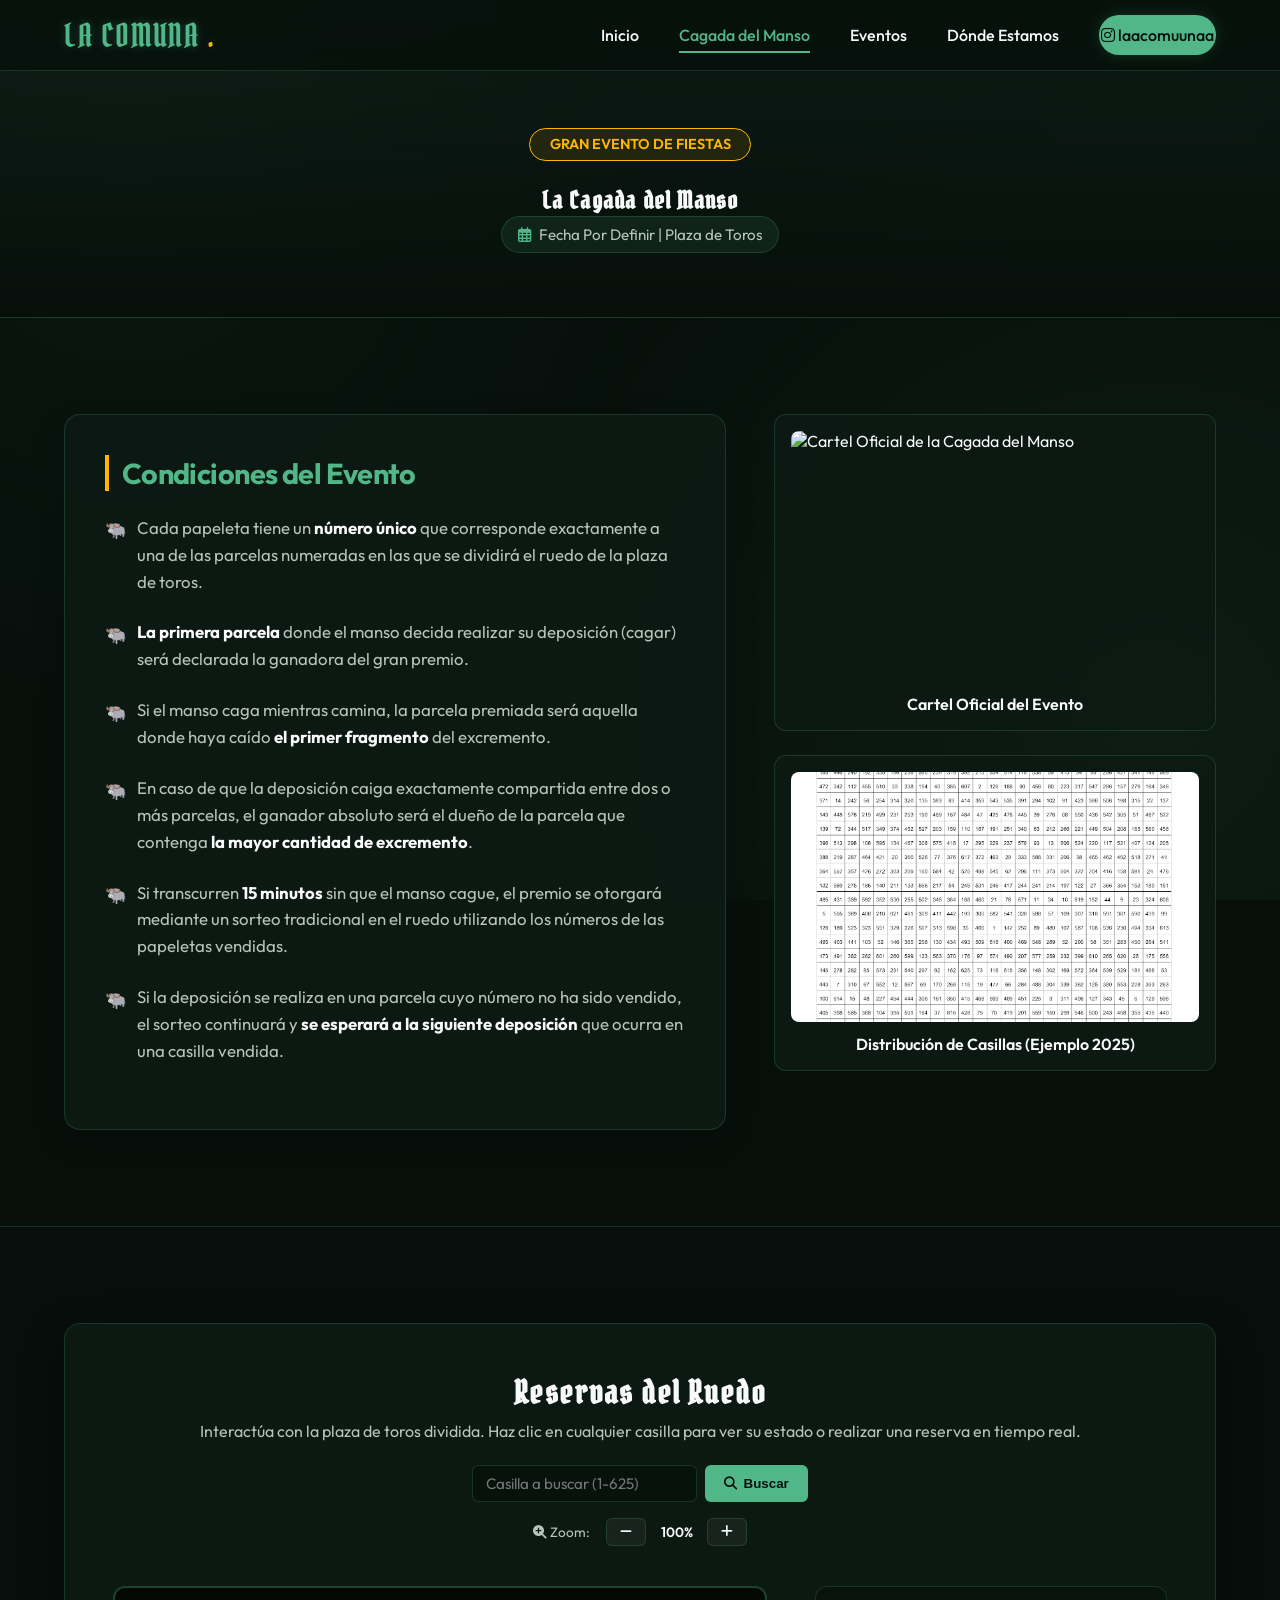
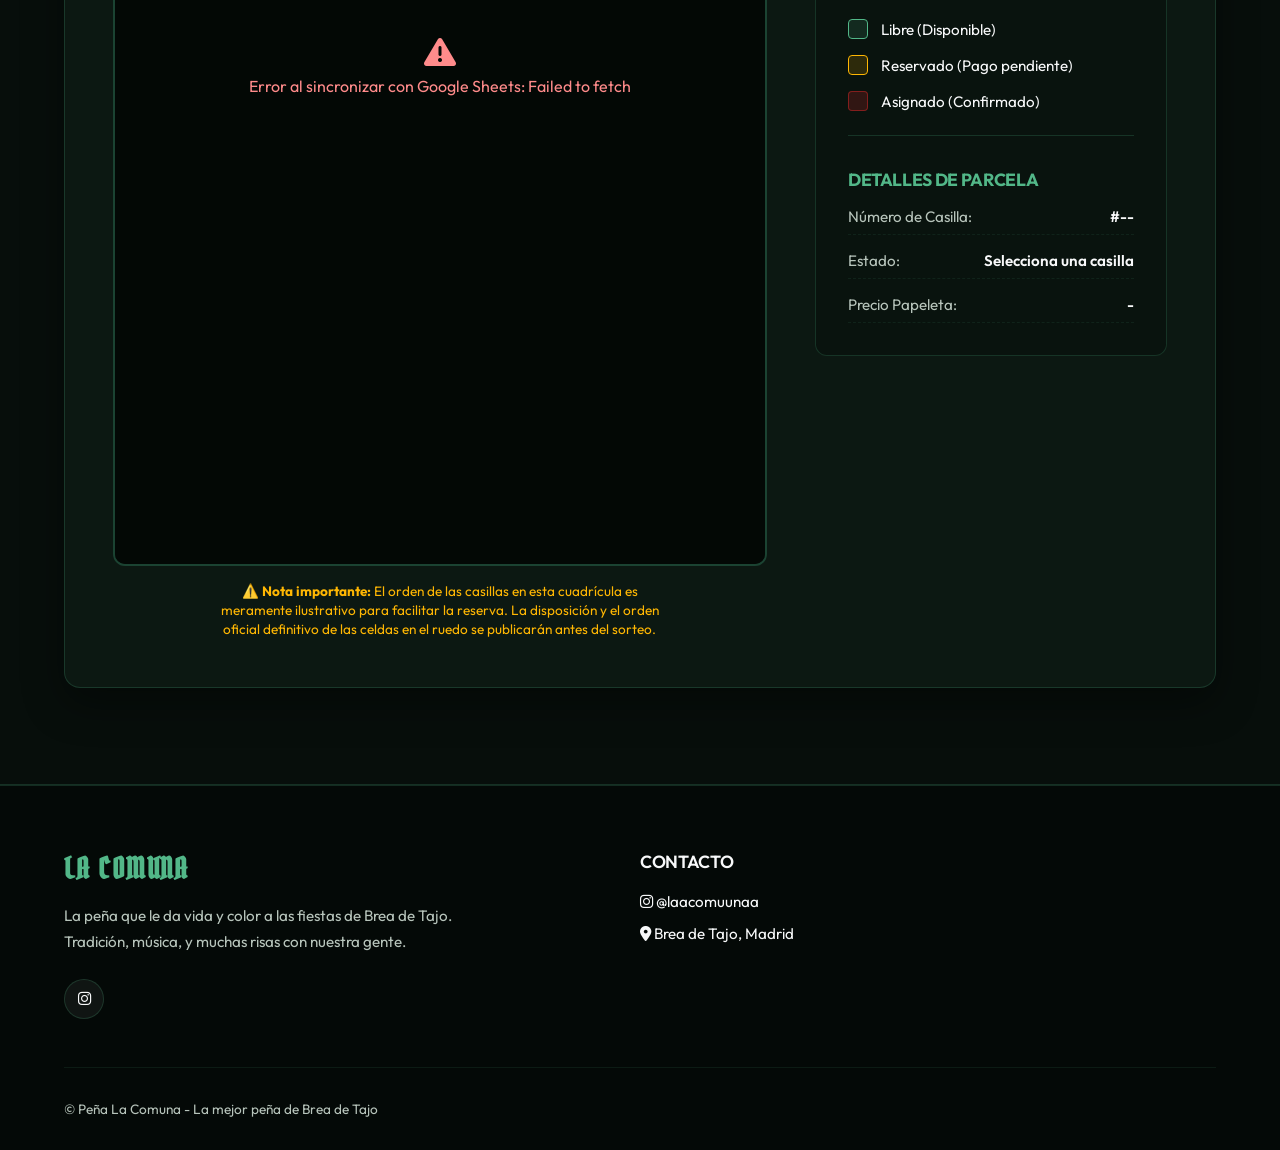
==== commit 61074d5f: "changes in in htmls" ====
--- a/cagada-del-manso.html
+++ b/cagada-del-manso.html
@@ -37,7 +37,7 @@
                     <li><a href="cagada-del-manso.html" class="active">Cagada del Manso</a></li>
                     <li><a href="index.html#eventos">Eventos</a></li>
                     <li><a href="index.html#donde-estamos">Dónde Estamos</a></li>
-                    <li><a href="https://www.instagram.com/laacomuunaa/" target="_blank" class="btn-cta"><i class="fab fa-instagram"></i> Instagram</a></li>
+                    <li><a href="https://www.instagram.com/laacomuunaa/" target="_blank" class="btn-cta"><i class="fab fa-instagram"></i>  laacomuunaa</a></li>
                 </ul>
             </nav>
             
@@ -54,7 +54,7 @@
                 <span class="event-title-badge">Gran Evento de Fiestas</span>
                 <h1 class="font-pirata">La Cagada del Manso</h1>
                 <div class="location-badge" style="animation: none; margin-bottom: 0;">
-                    <i class="far fa-calendar-alt"></i> Sábado, 11 de Octubre a las 10:00h | Plaza de Toros de Brea de Tajo
+                    <i class="far fa-calendar-alt"></i> Fecha Por Definir | Plaza de Toros 
                 </div>
             </div>
         </section>
@@ -91,7 +91,7 @@
                 <div class="media-gallery">
                     <div class="gallery-card">
                         <div class="gallery-img-wrapper">
-                            <img src="assets/images/cartel_manso.jpg" alt="Cartel Oficial de la Cagada del Manso">
+                            <img src="assets/images/cartel_manso_2026.png" alt="Cartel Oficial de la Cagada del Manso">
                             <div class="gallery-overlay">
                                 <i class="fas fa-search-plus"></i>
                             </div>
@@ -106,7 +106,7 @@
                                 <i class="fas fa-search-plus"></i>
                             </div>
                         </div>
-                        <div class="gallery-caption">Distribución de Casillas (Ruedo)</div>
+                        <div class="gallery-caption">Distribución de Casillas (Ejemplo 2025)</div>
                     </div>
                 </div>
             </div>
@@ -125,6 +125,14 @@
                             <input type="number" id="cellSearchInput" min="1" max="625" placeholder="Casilla a buscar (1-625)">
                             <button id="btnSearchCell" class="btn-search"><i class="fas fa-search"></i> Buscar</button>
                             <button id="btnResetZoom" class="btn-reset" style="display: none;"><i class="fas fa-compress-arrows-alt"></i> Ver plaza completa</button>
+                        </div>
+                        
+                        <!-- Controles de Zoom de la Plaza -->
+                        <div class="zoom-controls" style="display: flex; justify-content: center; align-items: center; gap: 0.5rem; margin-top: 1rem;">
+                            <span style="font-size: 0.85rem; color: var(--text-muted); margin-right: 0.5rem;"><i class="fas fa-search-plus"></i> Zoom:</span>
+                            <button id="btnZoomOut" class="btn-reset" style="padding: 0.4rem 0.8rem; font-size: 0.85rem;" title="Alejar"><i class="fas fa-minus"></i></button>
+                            <span style="font-size: 0.85rem; color: var(--text-main); min-width: 45px; text-align: center; font-weight: 600;" id="zoomLabel">100%</span>
+                            <button id="btnZoomIn" class="btn-reset" style="padding: 0.4rem 0.8rem; font-size: 0.85rem;" title="Acercar"><i class="fas fa-plus"></i></button>
                         </div>
                     </div>
                     
@@ -219,24 +227,14 @@
             <div class="footer-grid">
                 <div class="footer-info">
                     <h3 class="font-pirata">LA COMUNA</h3>
-                    <p>La peña que le da vida y color a las fiestas patronales de Brea de Tajo. Tradición, música, y muchas risas con nuestra gente.</p>
+                    <p>La peña que le da vida y color a las fiestas de Brea de Tajo. Tradición, música, y muchas risas con nuestra gente.</p>
                     <div class="social-links">
                         <a href="https://www.instagram.com/laacomuunaa/" target="_blank" class="social-btn" aria-label="Instagram"><i class="fab fa-instagram"></i></a>
                     </div>
-                </div>
-                <div class="footer-links">
-                    <h4>Navegación</h4>
-                    <ul>
-                        <li><a href="index.html">Inicio</a></li>
-                        <li><a href="cagada-del-manso.html">Cagada del Manso</a></li>
-                        <li><a href="index.html#eventos">Eventos</a></li>
-                        <li><a href="index.html#donde-estamos">Ubicación</a></li>
-                    </ul>
                 </div>
                 <div class="footer-links">
                     <h4>Contacto</h4>
                     <ul>
-                        <li><span class="text-muted"><i class="fas fa-envelope"></i> peñalacomuna@gmail.com</span></li>
                         <li><span class="text-muted"><i class="fab fa-instagram"></i> @laacomuunaa</span></li>
                         <li><span class="text-muted"><i class="fas fa-map-marker-alt"></i> Brea de Tajo, Madrid</span></li>
                     </ul>
@@ -244,8 +242,7 @@
             </div>
             
             <div class="footer-bottom">
-                <p>&copy; 2026 Peña La Comuna Brea de Tajo. Todos los derechos reservados.</p>
-                <p>Diseñado para SEO y optimizado por Antigravity</p>
+                <p>&copy; Peña La Comuna - La mejor peña de Brea de Tajo</p>
             </div>
         </div>
     </footer>
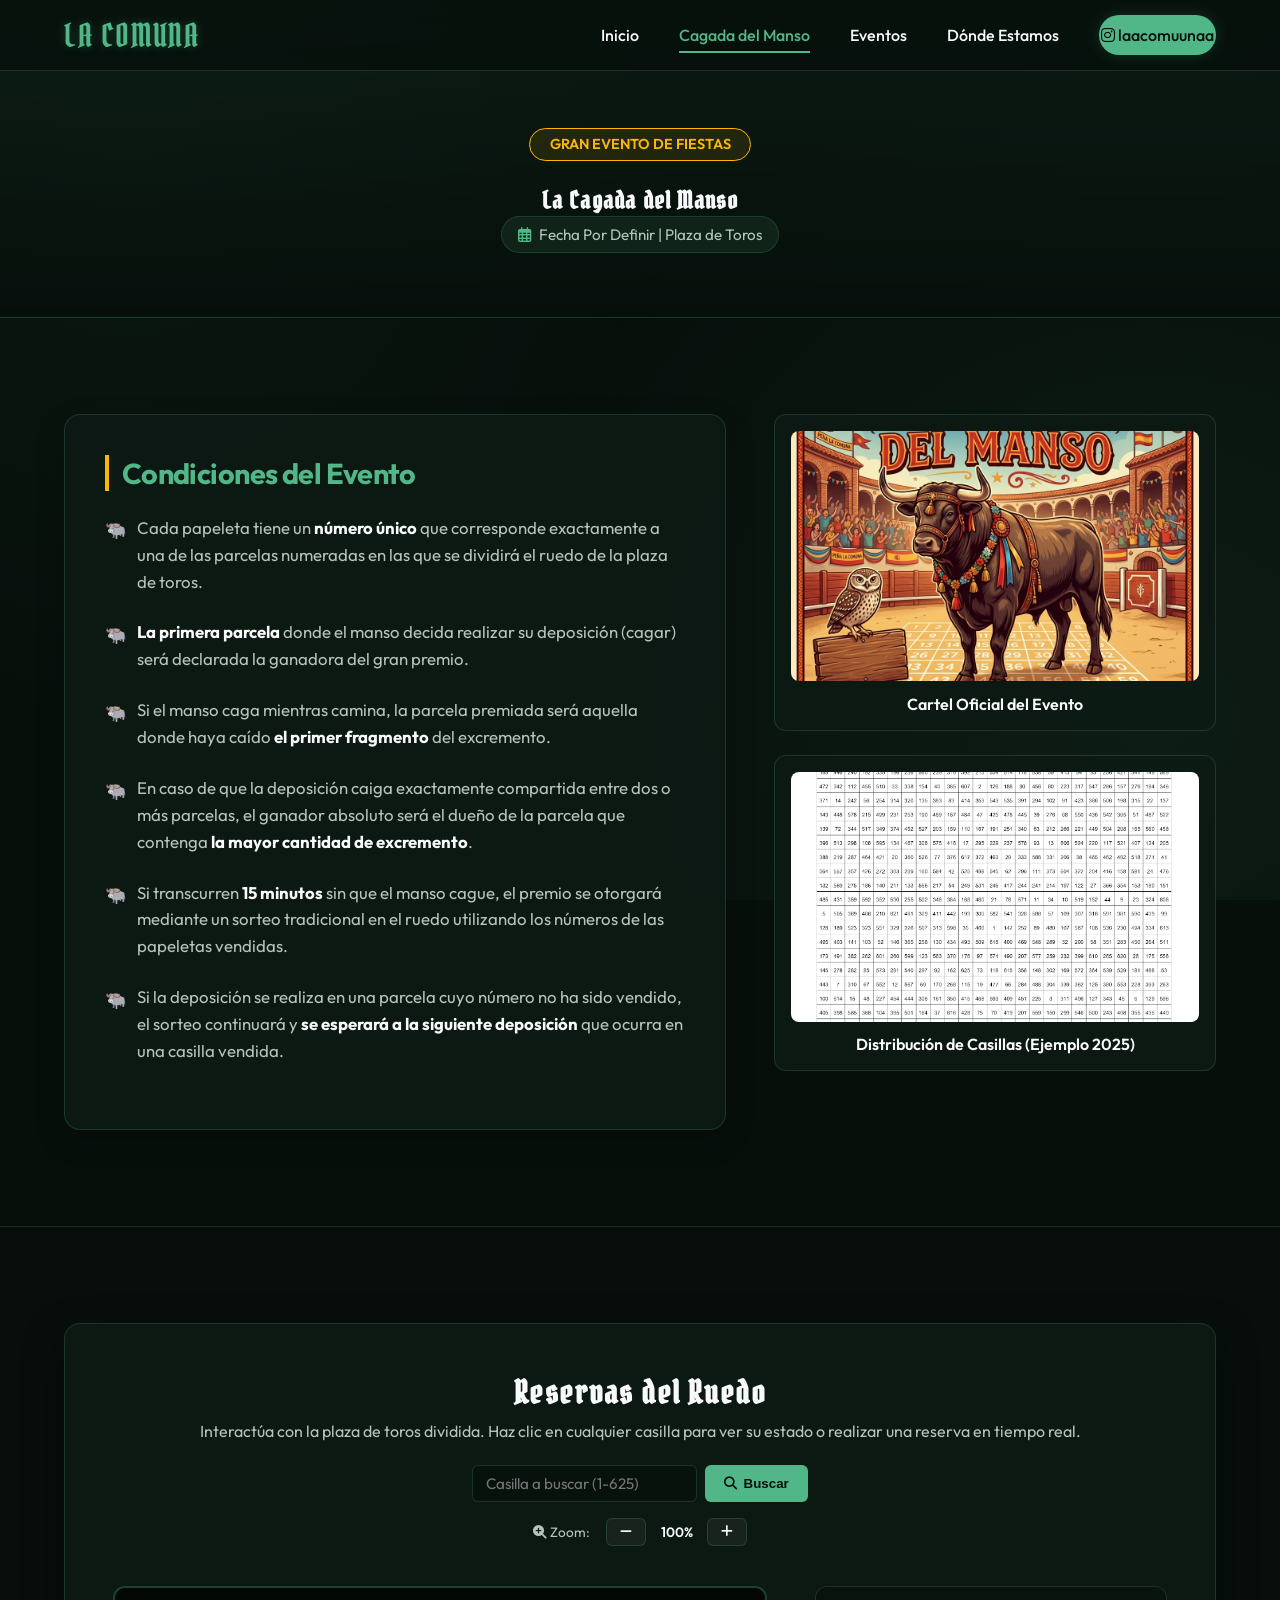
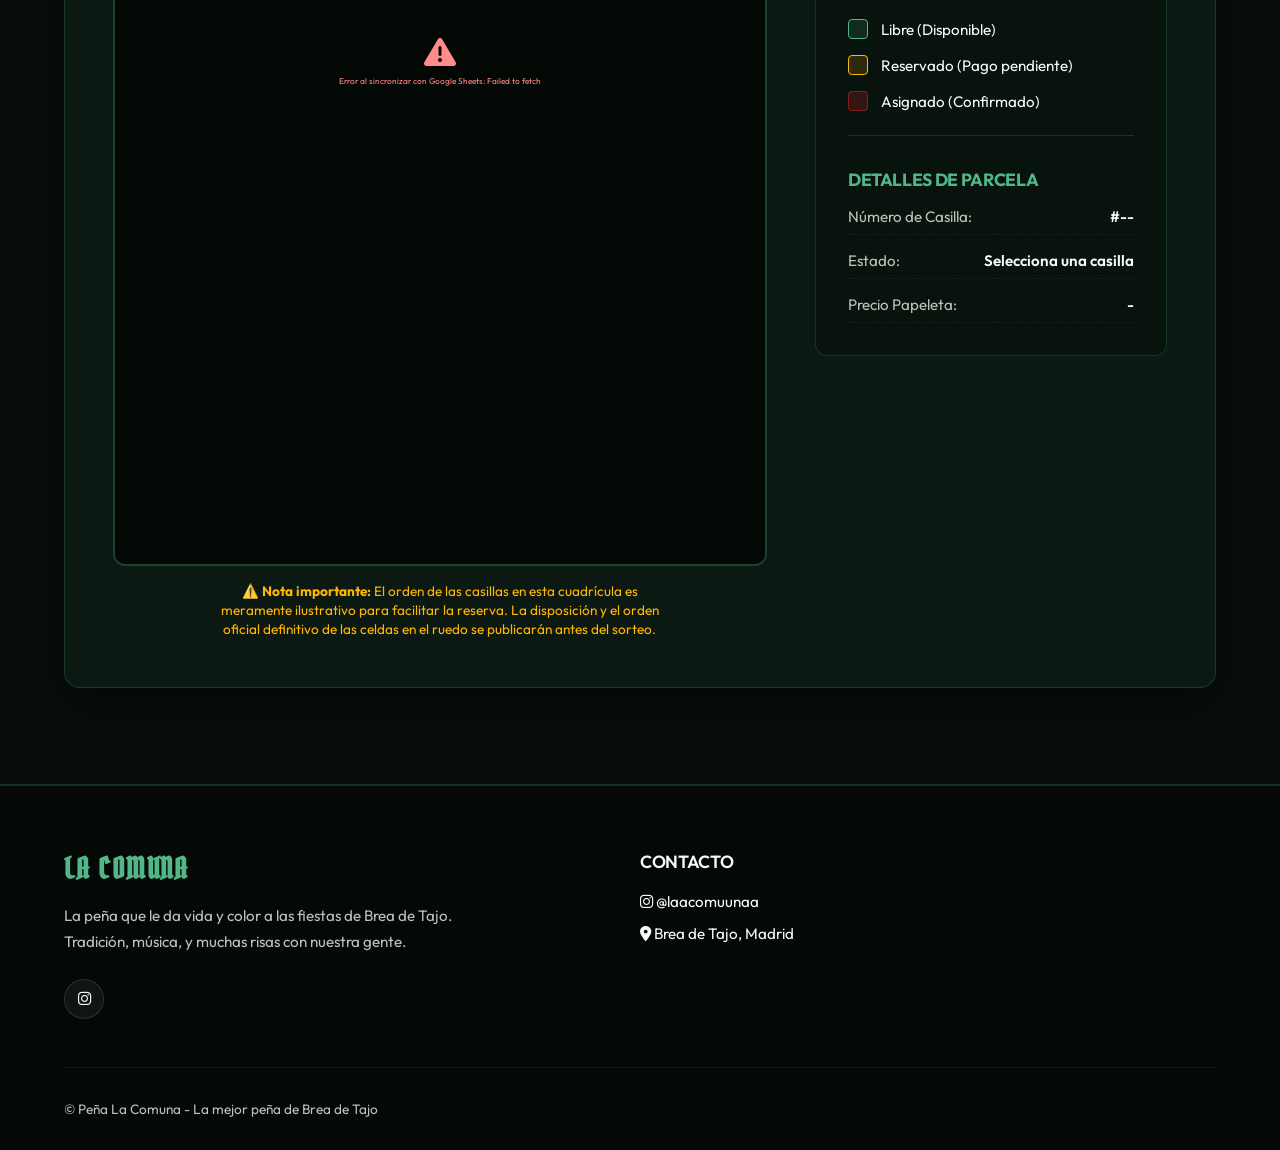
==== commit 699676b5: "Fix logo text in header navigation" ====
--- a/cagada-del-manso.html
+++ b/cagada-del-manso.html
@@ -28,7 +28,7 @@
     <header>
         <div class="container nav-container">
             <a href="index.html" class="logo font-pirata">
-                LA COMUNA<span>.</span>
+                LA COMUNA
             </a>
             
             <nav>
--- a/css/styles.css
+++ b/css/styles.css
@@ -934,6 +934,7 @@
     height: 550px;
     margin: auto;
     user-select: none;
+    font-size: 0.52rem;
 }
 
 @media (max-width: 480px) {
@@ -951,7 +952,7 @@
     display: flex;
     align-items: center;
     justify-content: center;
-    font-size: 0.52rem;
+    font-size: inherit;
     font-weight: 600;
     cursor: pointer;
     transition: var(--transition);
